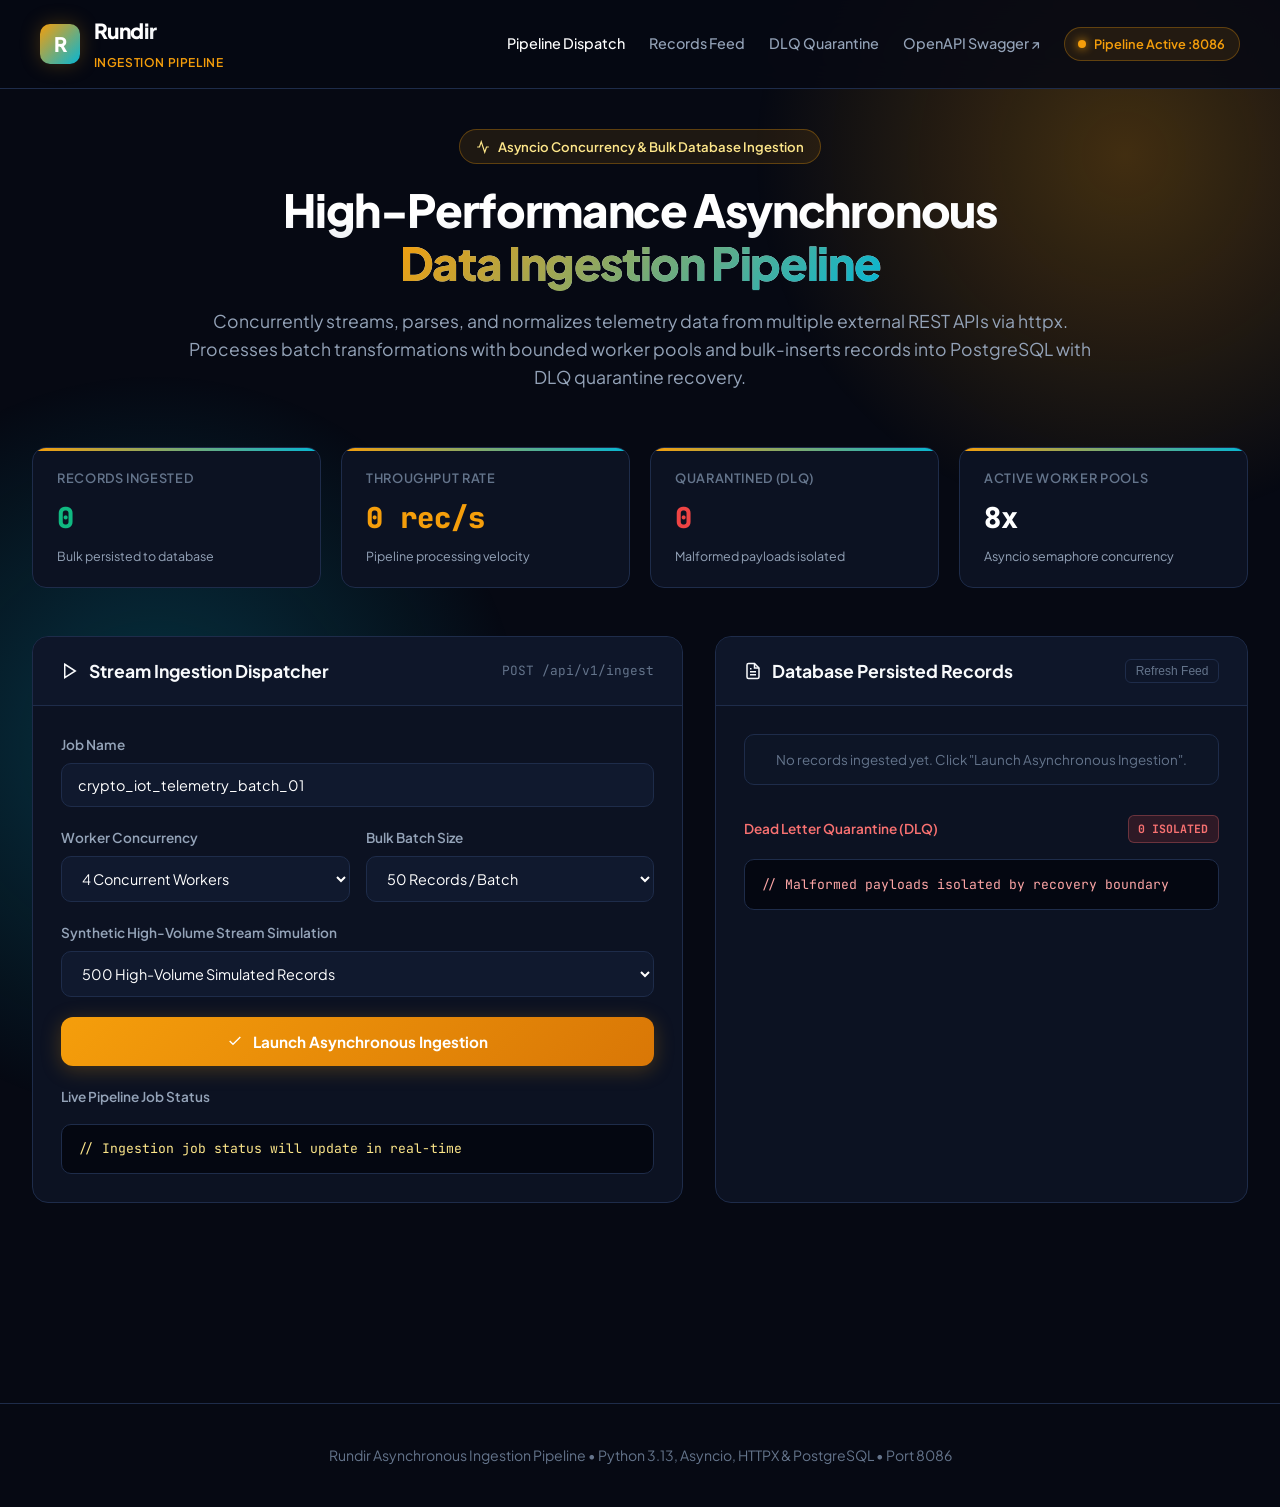
==== web/index.html @ 80e683aa "initial app setup and creation" ====
<!DOCTYPE html>
<html lang="en">
<head>
  <meta charset="UTF-8">
  <meta name="viewport" content="width=device-width, initial-scale=1.0">
  <title>Rundir | Async Data Ingestion & Transformation Pipeline</title>
  <meta name="description" content="High-throughput asynchronous data ingestion pipeline in Python with asyncio, httpx, and PostgreSQL bulk-inserts, with DLQ exception recovery boundaries.">
  <link rel="preconnect" href="https://fonts.googleapis.com">
  <link rel="preconnect" href="https://fonts.gstatic.com" crossorigin>
  <link href="https://fonts.googleapis.com/css2?family=Plus+Jakarta+Sans:wght@300;400;500;600;700;800&family=JetBrains+Mono:wght@400;500;600&display=swap" rel="stylesheet">
  <style>
    :root {
      --bg-dark: #060913;
      --bg-card: #0c1222;
      --bg-surface: #10192e;
      --border-subtle: #1e2c4a;
      --border-accent: #2e4370;
      --primary: #f59e0b;
      --primary-glow: rgba(245, 158, 11, 0.25);
      --secondary: #06b6d4;
      --secondary-glow: rgba(6, 182, 212, 0.25);
      --accent: #10b981;
      --danger: #ef4444;
      --text-main: #f8fafc;
      --text-muted: #94a3b8;
      --text-dim: #64748b;
      --font-sans: 'Plus Jakarta Sans', system-ui, -apple-system, sans-serif;
      --font-mono: 'JetBrains Mono', monospace;
    }

    * { box-sizing: border-box; margin: 0; padding: 0; }

    body {
      background-color: var(--bg-dark);
      color: var(--text-main);
      font-family: var(--font-sans);
      line-height: 1.6;
      min-height: 100vh;
      overflow-x: hidden;
    }

    .ambient-glow {
      position: fixed;
      top: -220px;
      right: -220px;
      width: 750px;
      height: 750px;
      background: radial-gradient(circle, var(--primary-glow) 0%, transparent 70%);
      pointer-events: none;
      z-index: 0;
    }

    .ambient-glow-2 {
      position: fixed;
      bottom: -220px;
      left: -220px;
      width: 750px;
      height: 750px;
      background: radial-gradient(circle, var(--secondary-glow) 0%, transparent 70%);
      pointer-events: none;
      z-index: 0;
    }

    header.navbar {
      position: sticky;
      top: 0;
      z-index: 50;
      background: rgba(6, 9, 19, 0.85);
      backdrop-filter: blur(16px);
      border-bottom: 1px solid var(--border-subtle);
      padding: 0.9rem 2.5rem;
      display: flex;
      justify-content: space-between;
      align-items: center;
    }

    .brand {
      display: flex;
      align-items: center;
      gap: 0.85rem;
      text-decoration: none;
      color: inherit;
    }

    .brand-icon {
      width: 40px;
      height: 40px;
      background: linear-gradient(135deg, var(--primary), var(--secondary));
      border-radius: 10px;
      display: flex;
      align-items: center;
      justify-content: center;
      font-weight: 800;
      color: #fff;
      font-size: 1.25rem;
      box-shadow: 0 0 20px var(--primary-glow);
    }

    .brand-text h1 {
      font-size: 1.3rem;
      font-weight: 800;
      letter-spacing: -0.02em;
      background: linear-gradient(135deg, #ffffff 40%, #94a3b8 100%);
      -webkit-background-clip: text;
      -webkit-text-fill-color: transparent;
    }

    .brand-text span {
      font-size: 0.75rem;
      color: var(--primary);
      font-weight: 600;
      letter-spacing: 0.05em;
      text-transform: uppercase;
    }

    .nav-links {
      display: flex;
      gap: 1.5rem;
      align-items: center;
    }

    .nav-link {
      color: var(--text-muted);
      text-decoration: none;
      font-size: 0.9rem;
      font-weight: 500;
      transition: color 0.2s;
    }

    .nav-link:hover, .nav-link.active { color: #fff; }

    .system-badge {
      display: flex;
      align-items: center;
      gap: 0.5rem;
      background: rgba(245, 158, 11, 0.1);
      border: 1px solid rgba(245, 158, 11, 0.3);
      padding: 0.35rem 0.85rem;
      border-radius: 9999px;
      font-size: 0.8rem;
      font-weight: 600;
      color: var(--primary);
    }

    .pulse-dot {
      width: 8px;
      height: 8px;
      background: var(--primary);
      border-radius: 50%;
      box-shadow: 0 0 10px var(--primary);
      animation: pulse 2s infinite;
    }

    @keyframes pulse {
      0%, 100% { opacity: 1; transform: scale(1); }
      50% { opacity: 0.4; transform: scale(0.85); }
    }

    main.container {
      max-width: 1380px;
      margin: 0 auto;
      padding: 2.5rem 2rem 5rem;
      position: relative;
      z-index: 10;
    }

    .hero {
      text-align: center;
      max-width: 920px;
      margin: 0 auto 3.5rem;
    }

    .hero-tag {
      display: inline-flex;
      align-items: center;
      gap: 0.5rem;
      background: rgba(245, 158, 11, 0.1);
      border: 1px solid rgba(245, 158, 11, 0.3);
      padding: 0.4rem 1rem;
      border-radius: 9999px;
      font-size: 0.82rem;
      font-weight: 600;
      color: #fde68a;
      margin-bottom: 1.25rem;
    }

    .hero-title {
      font-size: 2.85rem;
      font-weight: 800;
      line-height: 1.15;
      letter-spacing: -0.03em;
      margin-bottom: 1.1rem;
      background: linear-gradient(180deg, #ffffff 30%, #cbd5e1 100%);
      -webkit-background-clip: text;
      -webkit-text-fill-color: transparent;
    }

    .hero-title span {
      background: linear-gradient(135deg, var(--primary) 0%, var(--secondary) 100%);
      -webkit-background-clip: text;
      -webkit-text-fill-color: transparent;
    }

    .hero-desc {
      font-size: 1.1rem;
      color: var(--text-muted);
      line-height: 1.6;
    }

    /* Telemetry KPI Metrics */
    .metrics-bar {
      display: grid;
      grid-template-columns: repeat(4, 1fr);
      gap: 1.25rem;
      margin-bottom: 3rem;
    }

    .metric-card {
      background: var(--bg-card);
      border: 1px solid var(--border-subtle);
      border-radius: 14px;
      padding: 1.25rem 1.5rem;
      position: relative;
      overflow: hidden;
      transition: transform 0.2s, border-color 0.2s;
    }

    .metric-card:hover {
      transform: translateY(-2px);
      border-color: var(--border-accent);
    }

    .metric-card::before {
      content: '';
      position: absolute;
      top: 0;
      left: 0;
      width: 100%;
      height: 3px;
      background: linear-gradient(90deg, var(--primary), var(--secondary));
    }

    .metric-label {
      font-size: 0.8rem;
      color: var(--text-dim);
      font-weight: 600;
      text-transform: uppercase;
      letter-spacing: 0.05em;
      margin-bottom: 0.4rem;
    }

    .metric-value {
      font-size: 1.8rem;
      font-weight: 800;
      font-family: var(--font-mono);
      color: #fff;
    }

    .metric-sub {
      font-size: 0.78rem;
      color: var(--text-muted);
      margin-top: 0.35rem;
    }

    /* 2-Column Split Panel */
    .grid-2 {
      display: grid;
      grid-template-columns: 1.1fr 0.9fr;
      gap: 2rem;
      margin-bottom: 3.5rem;
    }

    .panel {
      background: var(--bg-card);
      border: 1px solid var(--border-subtle);
      border-radius: 16px;
      overflow: hidden;
      display: flex;
      flex-direction: column;
    }

    .panel-header {
      padding: 1.25rem 1.75rem;
      border-bottom: 1px solid var(--border-subtle);
      background: rgba(16, 25, 46, 0.6);
      display: flex;
      justify-content: space-between;
      align-items: center;
    }

    .panel-title {
      font-size: 1.1rem;
      font-weight: 700;
      display: flex;
      align-items: center;
      gap: 0.6rem;
    }

    .panel-body {
      padding: 1.75rem;
      flex: 1;
    }

    .form-group {
      margin-bottom: 1.25rem;
    }

    .form-label {
      display: block;
      font-size: 0.85rem;
      font-weight: 600;
      color: var(--text-muted);
      margin-bottom: 0.45rem;
    }

    .form-input, .form-select {
      width: 100%;
      background: var(--bg-surface);
      border: 1px solid var(--border-subtle);
      border-radius: 10px;
      padding: 0.75rem 1rem;
      color: #fff;
      font-family: var(--font-sans);
      font-size: 0.9rem;
      transition: border-color 0.2s, box-shadow 0.2s;
    }

    .form-input:focus, .form-select:focus {
      outline: none;
      border-color: var(--primary);
      box-shadow: 0 0 0 3px var(--primary-glow);
    }

    .form-grid-2 {
      display: grid;
      grid-template-columns: 1fr 1fr;
      gap: 1rem;
    }

    .btn-submit {
      width: 100%;
      background: linear-gradient(135deg, var(--primary) 0%, #d97706 100%);
      border: none;
      border-radius: 12px;
      padding: 0.95rem;
      color: #fff;
      font-weight: 700;
      font-size: 0.95rem;
      font-family: var(--font-sans);
      cursor: pointer;
      display: flex;
      align-items: center;
      justify-content: center;
      gap: 0.6rem;
      box-shadow: 0 4px 20px var(--primary-glow);
      transition: all 0.2s;
      margin-top: 1rem;
    }

    .btn-submit:hover { transform: translateY(-2px); }
    .btn-submit:active { transform: translateY(0); }

    .code-preview {
      background: #040711;
      border: 1px solid var(--border-subtle);
      border-radius: 10px;
      padding: 0.85rem 1rem;
      font-family: var(--font-mono);
      font-size: 0.82rem;
      color: #fde68a;
      overflow-x: auto;
      max-height: 230px;
      margin-top: 1rem;
    }

    /* Live Feed */
    .live-feed {
      list-style: none;
      max-height: 260px;
      overflow-y: auto;
    }

    .feed-item {
      padding: 0.85rem 1rem;
      border-radius: 10px;
      background: rgba(16, 25, 46, 0.4);
      border: 1px solid var(--border-subtle);
      margin-bottom: 0.65rem;
      font-size: 0.84rem;
      display: flex;
      justify-content: space-between;
      align-items: center;
    }

    .pill-ok {
      font-size: 0.72rem;
      padding: 0.25rem 0.6rem;
      background: rgba(16, 185, 129, 0.15);
      color: #34d399;
      border: 1px solid rgba(52, 211, 153, 0.3);
      border-radius: 6px;
      font-family: var(--font-mono);
      font-weight: 700;
    }

    .pill-dlq {
      font-size: 0.72rem;
      padding: 0.25rem 0.6rem;
      background: rgba(239, 68, 68, 0.15);
      color: #f87171;
      border: 1px solid rgba(248, 113, 113, 0.3);
      border-radius: 6px;
      font-family: var(--font-mono);
      font-weight: 700;
    }

    footer {
      border-top: 1px solid var(--border-subtle);
      padding: 2.5rem;
      text-align: center;
      color: var(--text-dim);
      font-size: 0.88rem;
      margin-top: 4rem;
    }

    .toast {
      position: fixed;
      bottom: 24px;
      right: 24px;
      background: var(--bg-card);
      border: 1px solid var(--primary);
      padding: 1rem 1.4rem;
      border-radius: 12px;
      box-shadow: 0 10px 30px rgba(0, 0, 0, 0.5);
      font-size: 0.9rem;
      display: flex;
      align-items: center;
      gap: 0.75rem;
      z-index: 999;
      transform: translateY(100px);
      opacity: 0;
      transition: all 0.3s cubic-bezier(0.16, 1, 0.3, 1);
    }

    .toast.show { transform: translateY(0); opacity: 1; }
  </style>
</head>
<body>
  <div class="ambient-glow"></div>
  <div class="ambient-glow-2"></div>

  <header class="navbar">
    <a href="/" class="brand">
      <div class="brand-icon">R</div>
      <div class="brand-text">
        <h1>Rundir</h1>
        <span>Ingestion Pipeline</span>
      </div>
    </a>
    <nav class="nav-links">
      <a href="#dispatch" class="nav-link active">Pipeline Dispatch</a>
      <a href="#records" class="nav-link">Records Feed</a>
      <a href="#dlq" class="nav-link">DLQ Quarantine</a>
      <a href="/docs" target="_blank" class="nav-link">OpenAPI Swagger ↗</a>
      <div class="system-badge">
        <span class="pulse-dot"></span>
        <span id="system-status-text">Pipeline Active :8086</span>
      </div>
    </nav>
  </header>

  <main class="container">
    <section class="hero">
      <div class="hero-tag">
        <svg width="14" height="14" viewBox="0 0 24 24" fill="none" stroke="currentColor" stroke-width="2"><polyline points="22 12 18 12 15 21 9 3 6 12 2 12"></polyline></svg>
        Asyncio Concurrency & Bulk Database Ingestion
      </div>
      <h2 class="hero-title">High-Performance Asynchronous<br><span>Data Ingestion Pipeline</span></h2>
      <p class="hero-desc">
        Concurrently streams, parses, and normalizes telemetry data from multiple external REST APIs via httpx. Processes batch transformations with bounded worker pools and bulk-inserts records into PostgreSQL with DLQ quarantine recovery.
      </p>
    </section>

    <!-- Top Telemetry Cards -->
    <section class="metrics-bar">
      <div class="metric-card">
        <div class="metric-label">Records Ingested</div>
        <div class="metric-value" id="stat-inserted" style="color: var(--accent);">0</div>
        <div class="metric-sub">Bulk persisted to database</div>
      </div>
      <div class="metric-card">
        <div class="metric-label">Throughput Rate</div>
        <div class="metric-value" id="stat-rate" style="color: var(--primary);">0 rec/s</div>
        <div class="metric-sub">Pipeline processing velocity</div>
      </div>
      <div class="metric-card">
        <div class="metric-label">Quarantined (DLQ)</div>
        <div class="metric-value" id="stat-quarantined" style="color: var(--danger);">0</div>
        <div class="metric-sub">Malformed payloads isolated</div>
      </div>
      <div class="metric-card">
        <div class="metric-label">Active Worker Pools</div>
        <div class="metric-value" id="stat-workers">8x</div>
        <div class="metric-sub">Asyncio semaphore concurrency</div>
      </div>
    </section>

    <div class="grid-2" id="dispatch">
      <!-- Left Panel: Job Dispatcher -->
      <section class="panel">
        <div class="panel-header">
          <div class="panel-title">
            <svg width="18" height="18" viewBox="0 0 24 24" fill="none" stroke="currentColor" stroke-width="2"><polygon points="5 3 19 12 5 21 5 3"></polygon></svg>
            Stream Ingestion Dispatcher
          </div>
          <span style="font-size: 0.8rem; color: var(--text-dim); font-family: var(--font-mono);">POST /api/v1/ingest</span>
        </div>
        <div class="panel-body">
          <form id="ingest-form" onsubmit="dispatchIngestion(event)">
            <div class="form-group">
              <label class="form-label">Job Name</label>
              <input type="text" id="job-name" class="form-input" value="crypto_iot_telemetry_batch_01" required>
            </div>

            <div class="form-grid-2">
              <div class="form-group">
                <label class="form-label">Worker Concurrency</label>
                <select id="job-concurrency" class="form-select">
                  <option value="4" selected>4 Concurrent Workers</option>
                  <option value="8">8 Concurrent Workers</option>
                  <option value="16">16 Concurrent Workers</option>
                </select>
              </div>
              <div class="form-group">
                <label class="form-label">Bulk Batch Size</label>
                <select id="job-batch" class="form-select">
                  <option value="25">25 Records / Batch</option>
                  <option value="50" selected>50 Records / Batch</option>
                  <option value="100">100 Records / Batch</option>
                </select>
              </div>
            </div>

            <div class="form-group">
              <label class="form-label">Synthetic High-Volume Stream Simulation</label>
              <select id="job-synthetic" class="form-select">
                <option value="500" selected>500 High-Volume Simulated Records</option>
                <option value="1000">1,000 High-Volume Simulated Records</option>
                <option value="2500">2,500 High-Volume Simulated Records</option>
              </select>
            </div>

            <button type="submit" class="btn-submit">
              <svg width="16" height="16" viewBox="0 0 24 24" fill="none" stroke="currentColor" stroke-width="2"><polyline points="20 6 9 17 4 12"></polyline></svg>
              Launch Asynchronous Ingestion
            </button>
          </form>

          <label class="form-label" style="margin-top: 1.25rem;">Live Pipeline Job Status</label>
          <pre class="code-preview" id="job-preview">// Ingestion job status will update in real-time</pre>
        </div>
      </section>

      <!-- Right Panel: Live Database Feed & DLQ Quarantine -->
      <section class="panel" id="records">
        <div class="panel-header">
          <div class="panel-title">
            <svg width="18" height="18" viewBox="0 0 24 24" fill="none" stroke="currentColor" stroke-width="2"><path d="M14 2H6a2 2 0 0 0-2 2v16a2 2 0 0 0 2 2h12a2 2 0 0 0 2-2V8z"></path><polyline points="14 2 14 8 20 8"></polyline><line x1="16" y1="13" x2="8" y2="13"></line><line x1="16" y1="17" x2="8" y2="17"></line><polyline points="10 9 9 9 8 9"></polyline></svg>
            Database Persisted Records
          </div>
          <button onclick="fetchRecords(); fetchStats();" style="background: none; border: 1px solid var(--border-subtle); color: var(--text-dim); padding: 0.25rem 0.6rem; border-radius: 6px; font-size: 0.75rem; cursor: pointer;">Refresh Feed</button>
        </div>
        <div class="panel-body">
          <ul class="live-feed" id="records-feed">
            <li class="feed-item" style="color: var(--text-dim); justify-content: center;">No records ingested yet. Click "Launch Asynchronous Ingestion".</li>
          </ul>

          <div style="margin-top: 1.25rem;" id="dlq">
            <div style="display: flex; justify-content: space-between; align-items: center; margin-bottom: 0.5rem;">
              <label class="form-label" style="margin: 0; color: #f87171;">Dead Letter Quarantine (DLQ)</label>
              <span class="pill-dlq" id="dlq-badge">0 ISOLATED</span>
            </div>
            <pre class="code-preview" id="dlq-preview" style="color: #fca5a5; max-height: 180px;">// Malformed payloads isolated by recovery boundary</pre>
          </div>
        </div>
      </section>
    </div>
  </main>

  <footer>
    Rundir Asynchronous Ingestion Pipeline &bull; Python 3.13, Asyncio, HTTPX & PostgreSQL &bull; Port 8086
  </footer>

  <div class="toast" id="toast">
    <span id="toast-message">Ingestion job launched</span>
  </div>

  <script>
    async function dispatchIngestion(e) {
      e.preventDefault();
      const count = parseInt(document.getElementById('job-synthetic').value);
      const payload = {
        job_name: document.getElementById('job-name').value,
        sources: [
          { source_id: "stream_binance_alpha", url: "https://api.binance.com/api/v3/ticker/price" },
          { source_id: "stream_iot_sensors", url: "https://api.sensors.internal/feed" }
        ],
        concurrency_limit: parseInt(document.getElementById('job-concurrency').value),
        batch_size: parseInt(document.getElementById('job-batch').value),
        simulate_mock_stream: true,
        mock_record_count: count
      };

      try {
        const res = await fetch('/api/v1/ingest', {
          method: 'POST',
          headers: { 'Content-Type': 'application/json' },
          body: JSON.stringify(payload)
        });
        const data = await res.json();
        document.getElementById('job-preview').textContent = JSON.stringify(data, null, 2);
        showToast(`Job ${data.job_id} dispatched! Ingesting ${count} records...`);

        // Poll for updates
        let pollCount = 0;
        const interval = setInterval(async () => {
          await fetchStats();
          await fetchRecords();
          pollCount++;
          if (pollCount > 10) clearInterval(interval);
        }, 800);
      } catch (err) {
        showToast(`Error: ${err.message}`);
      }
    }

    async function fetchStats() {
      try {
        const res = await fetch('/api/v1/stats');
        if (!res.ok) return;
        const stats = await res.json();
        document.getElementById('stat-inserted').textContent = stats.total_records_inserted.toLocaleString();
        document.getElementById('stat-rate').textContent = `${stats.ingestion_rate_rec_sec} rec/s`;
        document.getElementById('stat-quarantined').textContent = stats.total_records_quarantined;
      } catch (err) {
        console.error(err);
      }
    }

    async function fetchRecords() {
      try {
        const res = await fetch('/api/v1/records?limit=10');
        if (!res.ok) return;
        const records = await res.json();
        const list = document.getElementById('records-feed');
        if (!records.length) return;

        list.innerHTML = records.map(r => `
          <li class="feed-item">
            <div>
              <div style="font-weight: 700; color: #fff;">${r.entity_id}</div>
              <div style="font-family: var(--font-mono); font-size: 0.75rem; color: var(--text-dim);">${r.source_id} &bull; ${r.category} &bull; val: ${r.numeric_value}</div>
            </div>
            <span class="pill-ok">NORMALIZED</span>
          </li>
        `).join('');

        // Fetch DLQ
        const dlqRes = await fetch('/api/v1/quarantine?limit=5');
        if (dlqRes.ok) {
          const dlq = await dlqRes.json();
          document.getElementById('dlq-badge').textContent = `${dlq.length} ISOLATED`;
          document.getElementById('dlq-preview').textContent = JSON.stringify(dlq, null, 2);
        }
      } catch (err) {
        console.error(err);
      }
    }

    function showToast(msg) {
      const t = document.getElementById('toast');
      document.getElementById('toast-message').textContent = msg;
      t.classList.add('show');
      setTimeout(() => t.classList.remove('show'), 3500);
    }

    fetchStats();
    fetchRecords();
    setInterval(fetchStats, 4000);
  </script>
</body>
</html>
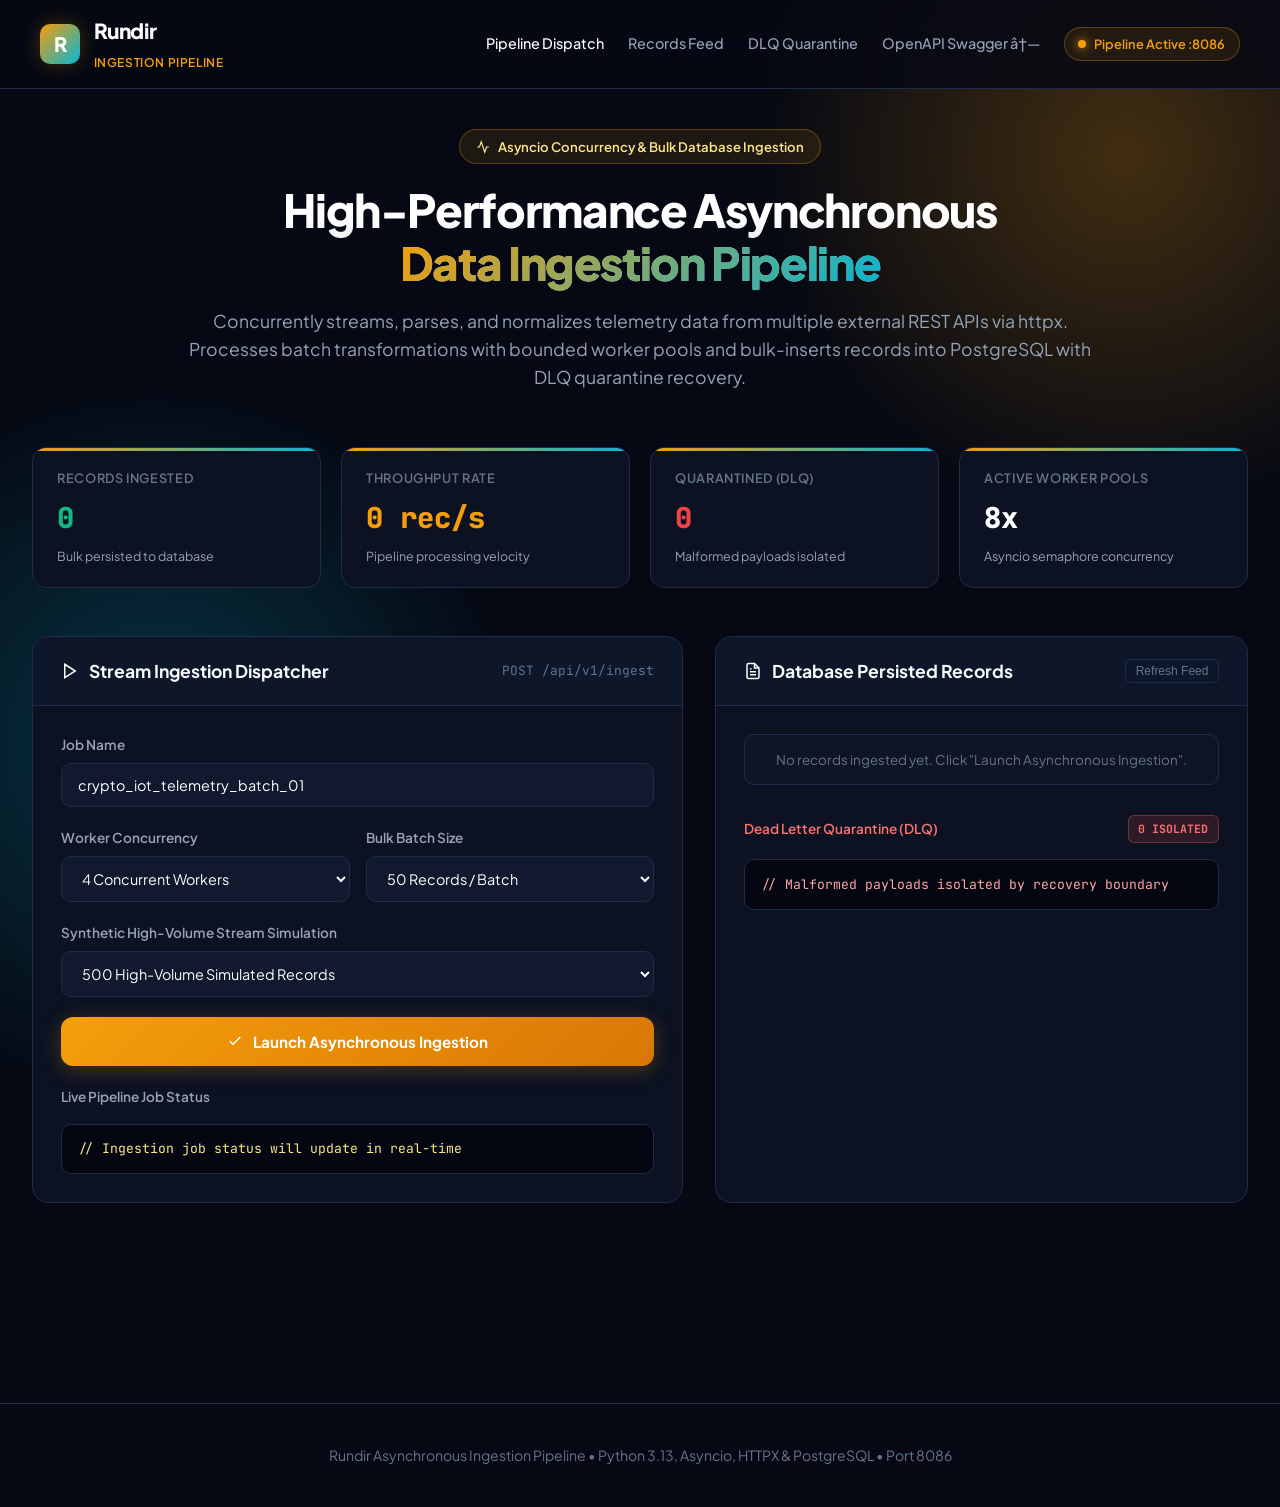
==== commit 24aef794: "fix latest static issue" ====
--- a/web/index.html
+++ b/web/index.html
@@ -8,6 +8,7 @@
   <link rel="preconnect" href="https://fonts.googleapis.com">
   <link rel="preconnect" href="https://fonts.gstatic.com" crossorigin>
   <link href="https://fonts.googleapis.com/css2?family=Plus+Jakarta+Sans:wght@300;400;500;600;700;800&family=JetBrains+Mono:wght@400;500;600&display=swap" rel="stylesheet">
+  <link rel="stylesheet" href="style.css">
   <style>
     :root {
       --bg-dark: #060913;
@@ -461,7 +462,7 @@
       <a href="#dispatch" class="nav-link active">Pipeline Dispatch</a>
       <a href="#records" class="nav-link">Records Feed</a>
       <a href="#dlq" class="nav-link">DLQ Quarantine</a>
-      <a href="/docs" target="_blank" class="nav-link">OpenAPI Swagger ↗</a>
+      <a href="/docs" target="_blank" class="nav-link">OpenAPI Swagger â†—</a>
       <div class="system-badge">
         <span class="pulse-dot"></span>
         <span id="system-status-text">Pipeline Active :8086</span>
@@ -596,6 +597,8 @@
   </div>
 
   <script>
+    const API_BASE = window.location.protocol === 'file:' ? 'http://localhost:8086' : '';
+
     async function dispatchIngestion(e) {
       e.preventDefault();
       const count = parseInt(document.getElementById('job-synthetic').value);
@@ -612,7 +615,7 @@
       };
 
       try {
-        const res = await fetch('/api/v1/ingest', {
+        const res = await fetch(`${API_BASE}/api/v1/ingest`, {
           method: 'POST',
           headers: { 'Content-Type': 'application/json' },
           body: JSON.stringify(payload)
@@ -636,7 +639,7 @@
 
     async function fetchStats() {
       try {
-        const res = await fetch('/api/v1/stats');
+        const res = await fetch(`${API_BASE}/api/v1/stats`);
         if (!res.ok) return;
         const stats = await res.json();
         document.getElementById('stat-inserted').textContent = stats.total_records_inserted.toLocaleString();
@@ -649,7 +652,7 @@
 
     async function fetchRecords() {
       try {
-        const res = await fetch('/api/v1/records?limit=10');
+        const res = await fetch(`${API_BASE}/api/v1/records?limit=10`);
         if (!res.ok) return;
         const records = await res.json();
         const list = document.getElementById('records-feed');
@@ -666,7 +669,7 @@
         `).join('');
 
         // Fetch DLQ
-        const dlqRes = await fetch('/api/v1/quarantine?limit=5');
+        const dlqRes = await fetch(`${API_BASE}/api/v1/quarantine?limit=5`);
         if (dlqRes.ok) {
           const dlq = await dlqRes.json();
           document.getElementById('dlq-badge').textContent = `${dlq.length} ISOLATED`;
@@ -690,3 +693,4 @@
   </script>
 </body>
 </html>
+
--- a/web/style.css
+++ b/web/style.css
@@ -0,0 +1,434 @@
+﻿:root {
+      --bg-dark: #060913;
+      --bg-card: #0c1222;
+      --bg-surface: #10192e;
+      --border-subtle: #1e2c4a;
+      --border-accent: #2e4370;
+      --primary: #f59e0b;
+      --primary-glow: rgba(245, 158, 11, 0.25);
+      --secondary: #06b6d4;
+      --secondary-glow: rgba(6, 182, 212, 0.25);
+      --accent: #10b981;
+      --danger: #ef4444;
+      --text-main: #f8fafc;
+      --text-muted: #94a3b8;
+      --text-dim: #64748b;
+      --font-sans: 'Plus Jakarta Sans', system-ui, -apple-system, sans-serif;
+      --font-mono: 'JetBrains Mono', monospace;
+    }
+
+    * { box-sizing: border-box; margin: 0; padding: 0; }
+
+    body {
+      background-color: var(--bg-dark);
+      color: var(--text-main);
+      font-family: var(--font-sans);
+      line-height: 1.6;
+      min-height: 100vh;
+      overflow-x: hidden;
+    }
+
+    .ambient-glow {
+      position: fixed;
+      top: -220px;
+      right: -220px;
+      width: 750px;
+      height: 750px;
+      background: radial-gradient(circle, var(--primary-glow) 0%, transparent 70%);
+      pointer-events: none;
+      z-index: 0;
+    }
+
+    .ambient-glow-2 {
+      position: fixed;
+      bottom: -220px;
+      left: -220px;
+      width: 750px;
+      height: 750px;
+      background: radial-gradient(circle, var(--secondary-glow) 0%, transparent 70%);
+      pointer-events: none;
+      z-index: 0;
+    }
+
+    header.navbar {
+      position: sticky;
+      top: 0;
+      z-index: 50;
+      background: rgba(6, 9, 19, 0.85);
+      backdrop-filter: blur(16px);
+      border-bottom: 1px solid var(--border-subtle);
+      padding: 0.9rem 2.5rem;
+      display: flex;
+      justify-content: space-between;
+      align-items: center;
+    }
+
+    .brand {
+      display: flex;
+      align-items: center;
+      gap: 0.85rem;
+      text-decoration: none;
+      color: inherit;
+    }
+
+    .brand-icon {
+      width: 40px;
+      height: 40px;
+      background: linear-gradient(135deg, var(--primary), var(--secondary));
+      border-radius: 10px;
+      display: flex;
+      align-items: center;
+      justify-content: center;
+      font-weight: 800;
+      color: #fff;
+      font-size: 1.25rem;
+      box-shadow: 0 0 20px var(--primary-glow);
+    }
+
+    .brand-text h1 {
+      font-size: 1.3rem;
+      font-weight: 800;
+      letter-spacing: -0.02em;
+      background: linear-gradient(135deg, #ffffff 40%, #94a3b8 100%);
+      -webkit-background-clip: text;
+      -webkit-text-fill-color: transparent;
+    }
+
+    .brand-text span {
+      font-size: 0.75rem;
+      color: var(--primary);
+      font-weight: 600;
+      letter-spacing: 0.05em;
+      text-transform: uppercase;
+    }
+
+    .nav-links {
+      display: flex;
+      gap: 1.5rem;
+      align-items: center;
+    }
+
+    .nav-link {
+      color: var(--text-muted);
+      text-decoration: none;
+      font-size: 0.9rem;
+      font-weight: 500;
+      transition: color 0.2s;
+    }
+
+    .nav-link:hover, .nav-link.active { color: #fff; }
+
+    .system-badge {
+      display: flex;
+      align-items: center;
+      gap: 0.5rem;
+      background: rgba(245, 158, 11, 0.1);
+      border: 1px solid rgba(245, 158, 11, 0.3);
+      padding: 0.35rem 0.85rem;
+      border-radius: 9999px;
+      font-size: 0.8rem;
+      font-weight: 600;
+      color: var(--primary);
+    }
+
+    .pulse-dot {
+      width: 8px;
+      height: 8px;
+      background: var(--primary);
+      border-radius: 50%;
+      box-shadow: 0 0 10px var(--primary);
+      animation: pulse 2s infinite;
+    }
+
+    @keyframes pulse {
+      0%, 100% { opacity: 1; transform: scale(1); }
+      50% { opacity: 0.4; transform: scale(0.85); }
+    }
+
+    main.container {
+      max-width: 1380px;
+      margin: 0 auto;
+      padding: 2.5rem 2rem 5rem;
+      position: relative;
+      z-index: 10;
+    }
+
+    .hero {
+      text-align: center;
+      max-width: 920px;
+      margin: 0 auto 3.5rem;
+    }
+
+    .hero-tag {
+      display: inline-flex;
+      align-items: center;
+      gap: 0.5rem;
+      background: rgba(245, 158, 11, 0.1);
+      border: 1px solid rgba(245, 158, 11, 0.3);
+      padding: 0.4rem 1rem;
+      border-radius: 9999px;
+      font-size: 0.82rem;
+      font-weight: 600;
+      color: #fde68a;
+      margin-bottom: 1.25rem;
+    }
+
+    .hero-title {
+      font-size: 2.85rem;
+      font-weight: 800;
+      line-height: 1.15;
+      letter-spacing: -0.03em;
+      margin-bottom: 1.1rem;
+      background: linear-gradient(180deg, #ffffff 30%, #cbd5e1 100%);
+      -webkit-background-clip: text;
+      -webkit-text-fill-color: transparent;
+    }
+
+    .hero-title span {
+      background: linear-gradient(135deg, var(--primary) 0%, var(--secondary) 100%);
+      -webkit-background-clip: text;
+      -webkit-text-fill-color: transparent;
+    }
+
+    .hero-desc {
+      font-size: 1.1rem;
+      color: var(--text-muted);
+      line-height: 1.6;
+    }
+
+    /* Telemetry KPI Metrics */
+    .metrics-bar {
+      display: grid;
+      grid-template-columns: repeat(4, 1fr);
+      gap: 1.25rem;
+      margin-bottom: 3rem;
+    }
+
+    .metric-card {
+      background: var(--bg-card);
+      border: 1px solid var(--border-subtle);
+      border-radius: 14px;
+      padding: 1.25rem 1.5rem;
+      position: relative;
+      overflow: hidden;
+      transition: transform 0.2s, border-color 0.2s;
+    }
+
+    .metric-card:hover {
+      transform: translateY(-2px);
+      border-color: var(--border-accent);
+    }
+
+    .metric-card::before {
+      content: '';
+      position: absolute;
+      top: 0;
+      left: 0;
+      width: 100%;
+      height: 3px;
+      background: linear-gradient(90deg, var(--primary), var(--secondary));
+    }
+
+    .metric-label {
+      font-size: 0.8rem;
+      color: var(--text-dim);
+      font-weight: 600;
+      text-transform: uppercase;
+      letter-spacing: 0.05em;
+      margin-bottom: 0.4rem;
+    }
+
+    .metric-value {
+      font-size: 1.8rem;
+      font-weight: 800;
+      font-family: var(--font-mono);
+      color: #fff;
+    }
+
+    .metric-sub {
+      font-size: 0.78rem;
+      color: var(--text-muted);
+      margin-top: 0.35rem;
+    }
+
+    /* 2-Column Split Panel */
+    .grid-2 {
+      display: grid;
+      grid-template-columns: 1.1fr 0.9fr;
+      gap: 2rem;
+      margin-bottom: 3.5rem;
+    }
+
+    .panel {
+      background: var(--bg-card);
+      border: 1px solid var(--border-subtle);
+      border-radius: 16px;
+      overflow: hidden;
+      display: flex;
+      flex-direction: column;
+    }
+
+    .panel-header {
+      padding: 1.25rem 1.75rem;
+      border-bottom: 1px solid var(--border-subtle);
+      background: rgba(16, 25, 46, 0.6);
+      display: flex;
+      justify-content: space-between;
+      align-items: center;
+    }
+
+    .panel-title {
+      font-size: 1.1rem;
+      font-weight: 700;
+      display: flex;
+      align-items: center;
+      gap: 0.6rem;
+    }
+
+    .panel-body {
+      padding: 1.75rem;
+      flex: 1;
+    }
+
+    .form-group {
+      margin-bottom: 1.25rem;
+    }
+
+    .form-label {
+      display: block;
+      font-size: 0.85rem;
+      font-weight: 600;
+      color: var(--text-muted);
+      margin-bottom: 0.45rem;
+    }
+
+    .form-input, .form-select {
+      width: 100%;
+      background: var(--bg-surface);
+      border: 1px solid var(--border-subtle);
+      border-radius: 10px;
+      padding: 0.75rem 1rem;
+      color: #fff;
+      font-family: var(--font-sans);
+      font-size: 0.9rem;
+      transition: border-color 0.2s, box-shadow 0.2s;
+    }
+
+    .form-input:focus, .form-select:focus {
+      outline: none;
+      border-color: var(--primary);
+      box-shadow: 0 0 0 3px var(--primary-glow);
+    }
+
+    .form-grid-2 {
+      display: grid;
+      grid-template-columns: 1fr 1fr;
+      gap: 1rem;
+    }
+
+    .btn-submit {
+      width: 100%;
+      background: linear-gradient(135deg, var(--primary) 0%, #d97706 100%);
+      border: none;
+      border-radius: 12px;
+      padding: 0.95rem;
+      color: #fff;
+      font-weight: 700;
+      font-size: 0.95rem;
+      font-family: var(--font-sans);
+      cursor: pointer;
+      display: flex;
+      align-items: center;
+      justify-content: center;
+      gap: 0.6rem;
+      box-shadow: 0 4px 20px var(--primary-glow);
+      transition: all 0.2s;
+      margin-top: 1rem;
+    }
+
+    .btn-submit:hover { transform: translateY(-2px); }
+    .btn-submit:active { transform: translateY(0); }
+
+    .code-preview {
+      background: #040711;
+      border: 1px solid var(--border-subtle);
+      border-radius: 10px;
+      padding: 0.85rem 1rem;
+      font-family: var(--font-mono);
+      font-size: 0.82rem;
+      color: #fde68a;
+      overflow-x: auto;
+      max-height: 230px;
+      margin-top: 1rem;
+    }
+
+    /* Live Feed */
+    .live-feed {
+      list-style: none;
+      max-height: 260px;
+      overflow-y: auto;
+    }
+
+    .feed-item {
+      padding: 0.85rem 1rem;
+      border-radius: 10px;
+      background: rgba(16, 25, 46, 0.4);
+      border: 1px solid var(--border-subtle);
+      margin-bottom: 0.65rem;
+      font-size: 0.84rem;
+      display: flex;
+      justify-content: space-between;
+      align-items: center;
+    }
+
+    .pill-ok {
+      font-size: 0.72rem;
+      padding: 0.25rem 0.6rem;
+      background: rgba(16, 185, 129, 0.15);
+      color: #34d399;
+      border: 1px solid rgba(52, 211, 153, 0.3);
+      border-radius: 6px;
+      font-family: var(--font-mono);
+      font-weight: 700;
+    }
+
+    .pill-dlq {
+      font-size: 0.72rem;
+      padding: 0.25rem 0.6rem;
+      background: rgba(239, 68, 68, 0.15);
+      color: #f87171;
+      border: 1px solid rgba(248, 113, 113, 0.3);
+      border-radius: 6px;
+      font-family: var(--font-mono);
+      font-weight: 700;
+    }
+
+    footer {
+      border-top: 1px solid var(--border-subtle);
+      padding: 2.5rem;
+      text-align: center;
+      color: var(--text-dim);
+      font-size: 0.88rem;
+      margin-top: 4rem;
+    }
+
+    .toast {
+      position: fixed;
+      bottom: 24px;
+      right: 24px;
+      background: var(--bg-card);
+      border: 1px solid var(--primary);
+      padding: 1rem 1.4rem;
+      border-radius: 12px;
+      box-shadow: 0 10px 30px rgba(0, 0, 0, 0.5);
+      font-size: 0.9rem;
+      display: flex;
+      align-items: center;
+      gap: 0.75rem;
+      z-index: 999;
+      transform: translateY(100px);
+      opacity: 0;
+      transition: all 0.3s cubic-bezier(0.16, 1, 0.3, 1);
+    }
+
+    .toast.show { transform: translateY(0); opacity: 1; }
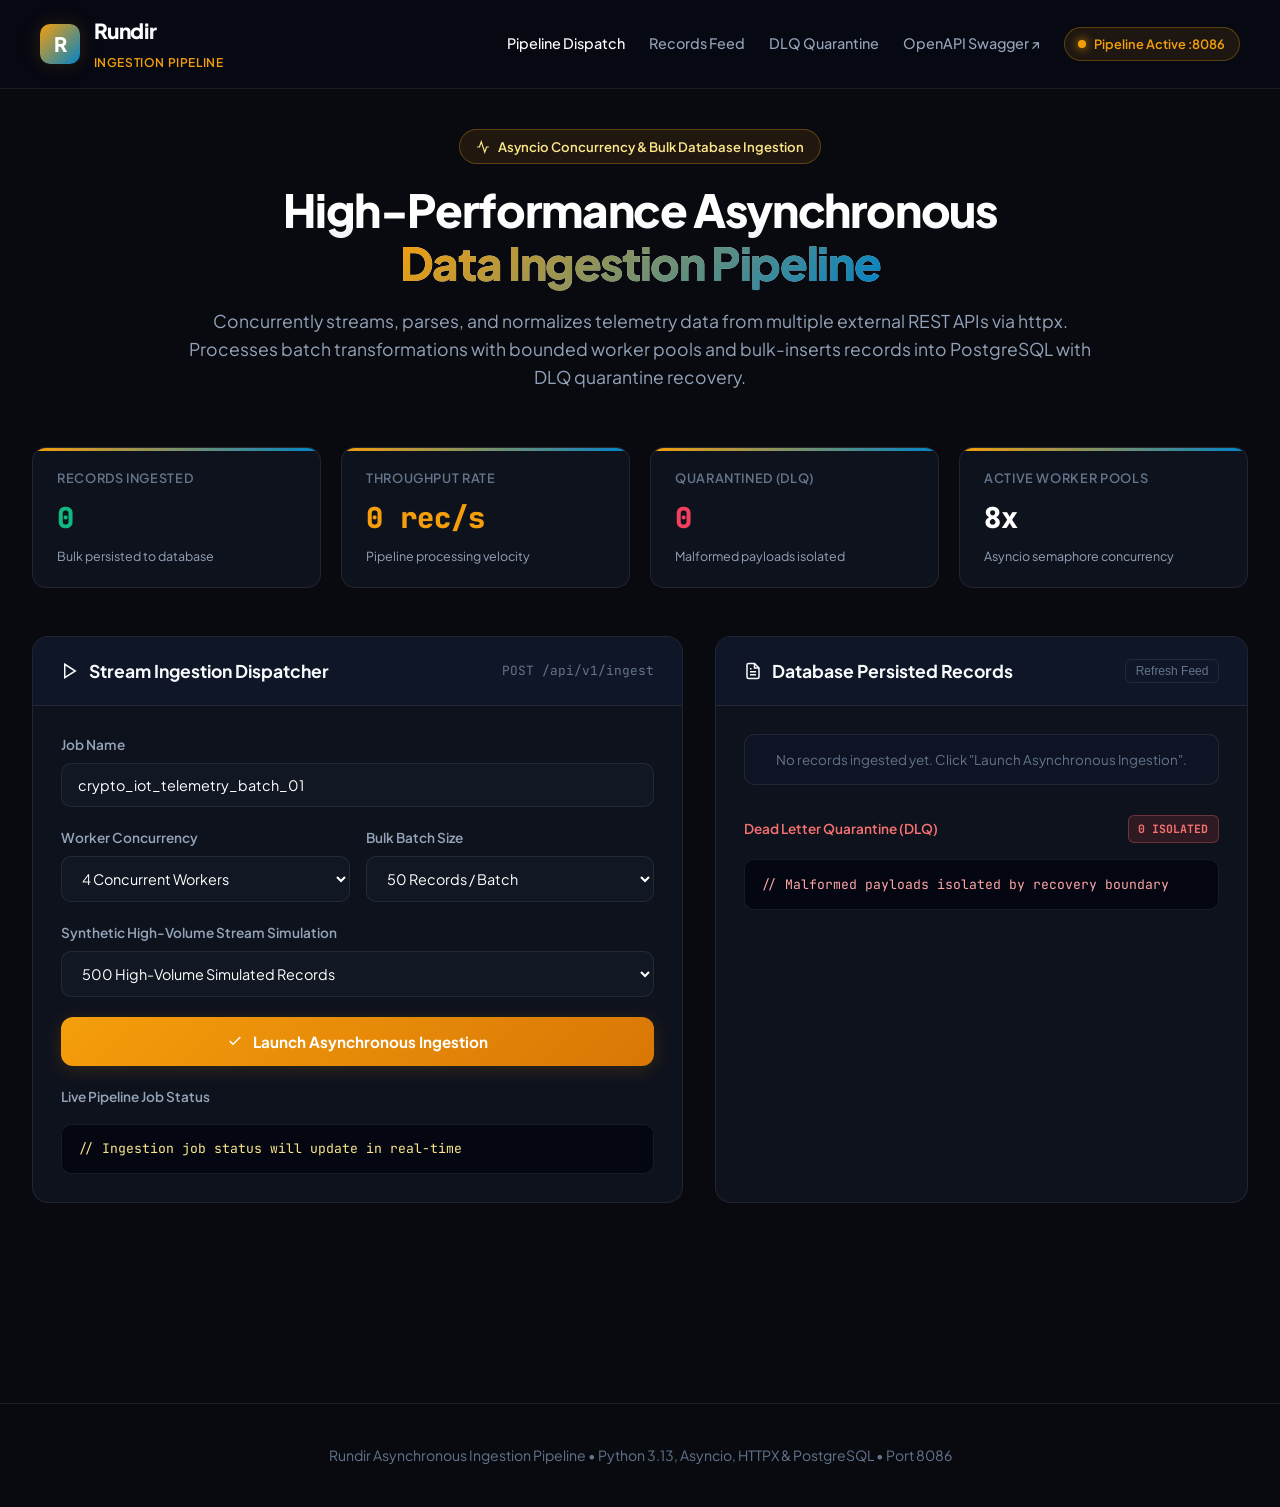
==== commit 88edd413: "feat: layered clean architecture and modern developer console UI" ====
--- a/web/index.html
+++ b/web/index.html
@@ -9,446 +9,9 @@
   <link rel="preconnect" href="https://fonts.gstatic.com" crossorigin>
   <link href="https://fonts.googleapis.com/css2?family=Plus+Jakarta+Sans:wght@300;400;500;600;700;800&family=JetBrains+Mono:wght@400;500;600&display=swap" rel="stylesheet">
   <link rel="stylesheet" href="style.css">
-  <style>
-    :root {
-      --bg-dark: #060913;
-      --bg-card: #0c1222;
-      --bg-surface: #10192e;
-      --border-subtle: #1e2c4a;
-      --border-accent: #2e4370;
-      --primary: #f59e0b;
-      --primary-glow: rgba(245, 158, 11, 0.25);
-      --secondary: #06b6d4;
-      --secondary-glow: rgba(6, 182, 212, 0.25);
-      --accent: #10b981;
-      --danger: #ef4444;
-      --text-main: #f8fafc;
-      --text-muted: #94a3b8;
-      --text-dim: #64748b;
-      --font-sans: 'Plus Jakarta Sans', system-ui, -apple-system, sans-serif;
-      --font-mono: 'JetBrains Mono', monospace;
-    }
-
-    * { box-sizing: border-box; margin: 0; padding: 0; }
-
-    body {
-      background-color: var(--bg-dark);
-      color: var(--text-main);
-      font-family: var(--font-sans);
-      line-height: 1.6;
-      min-height: 100vh;
-      overflow-x: hidden;
-    }
-
-    .ambient-glow {
-      position: fixed;
-      top: -220px;
-      right: -220px;
-      width: 750px;
-      height: 750px;
-      background: radial-gradient(circle, var(--primary-glow) 0%, transparent 70%);
-      pointer-events: none;
-      z-index: 0;
-    }
-
-    .ambient-glow-2 {
-      position: fixed;
-      bottom: -220px;
-      left: -220px;
-      width: 750px;
-      height: 750px;
-      background: radial-gradient(circle, var(--secondary-glow) 0%, transparent 70%);
-      pointer-events: none;
-      z-index: 0;
-    }
-
-    header.navbar {
-      position: sticky;
-      top: 0;
-      z-index: 50;
-      background: rgba(6, 9, 19, 0.85);
-      backdrop-filter: blur(16px);
-      border-bottom: 1px solid var(--border-subtle);
-      padding: 0.9rem 2.5rem;
-      display: flex;
-      justify-content: space-between;
-      align-items: center;
-    }
-
-    .brand {
-      display: flex;
-      align-items: center;
-      gap: 0.85rem;
-      text-decoration: none;
-      color: inherit;
-    }
-
-    .brand-icon {
-      width: 40px;
-      height: 40px;
-      background: linear-gradient(135deg, var(--primary), var(--secondary));
-      border-radius: 10px;
-      display: flex;
-      align-items: center;
-      justify-content: center;
-      font-weight: 800;
-      color: #fff;
-      font-size: 1.25rem;
-      box-shadow: 0 0 20px var(--primary-glow);
-    }
-
-    .brand-text h1 {
-      font-size: 1.3rem;
-      font-weight: 800;
-      letter-spacing: -0.02em;
-      background: linear-gradient(135deg, #ffffff 40%, #94a3b8 100%);
-      -webkit-background-clip: text;
-      -webkit-text-fill-color: transparent;
-    }
-
-    .brand-text span {
-      font-size: 0.75rem;
-      color: var(--primary);
-      font-weight: 600;
-      letter-spacing: 0.05em;
-      text-transform: uppercase;
-    }
-
-    .nav-links {
-      display: flex;
-      gap: 1.5rem;
-      align-items: center;
-    }
-
-    .nav-link {
-      color: var(--text-muted);
-      text-decoration: none;
-      font-size: 0.9rem;
-      font-weight: 500;
-      transition: color 0.2s;
-    }
-
-    .nav-link:hover, .nav-link.active { color: #fff; }
-
-    .system-badge {
-      display: flex;
-      align-items: center;
-      gap: 0.5rem;
-      background: rgba(245, 158, 11, 0.1);
-      border: 1px solid rgba(245, 158, 11, 0.3);
-      padding: 0.35rem 0.85rem;
-      border-radius: 9999px;
-      font-size: 0.8rem;
-      font-weight: 600;
-      color: var(--primary);
-    }
-
-    .pulse-dot {
-      width: 8px;
-      height: 8px;
-      background: var(--primary);
-      border-radius: 50%;
-      box-shadow: 0 0 10px var(--primary);
-      animation: pulse 2s infinite;
-    }
-
-    @keyframes pulse {
-      0%, 100% { opacity: 1; transform: scale(1); }
-      50% { opacity: 0.4; transform: scale(0.85); }
-    }
-
-    main.container {
-      max-width: 1380px;
-      margin: 0 auto;
-      padding: 2.5rem 2rem 5rem;
-      position: relative;
-      z-index: 10;
-    }
-
-    .hero {
-      text-align: center;
-      max-width: 920px;
-      margin: 0 auto 3.5rem;
-    }
-
-    .hero-tag {
-      display: inline-flex;
-      align-items: center;
-      gap: 0.5rem;
-      background: rgba(245, 158, 11, 0.1);
-      border: 1px solid rgba(245, 158, 11, 0.3);
-      padding: 0.4rem 1rem;
-      border-radius: 9999px;
-      font-size: 0.82rem;
-      font-weight: 600;
-      color: #fde68a;
-      margin-bottom: 1.25rem;
-    }
-
-    .hero-title {
-      font-size: 2.85rem;
-      font-weight: 800;
-      line-height: 1.15;
-      letter-spacing: -0.03em;
-      margin-bottom: 1.1rem;
-      background: linear-gradient(180deg, #ffffff 30%, #cbd5e1 100%);
-      -webkit-background-clip: text;
-      -webkit-text-fill-color: transparent;
-    }
-
-    .hero-title span {
-      background: linear-gradient(135deg, var(--primary) 0%, var(--secondary) 100%);
-      -webkit-background-clip: text;
-      -webkit-text-fill-color: transparent;
-    }
-
-    .hero-desc {
-      font-size: 1.1rem;
-      color: var(--text-muted);
-      line-height: 1.6;
-    }
-
-    /* Telemetry KPI Metrics */
-    .metrics-bar {
-      display: grid;
-      grid-template-columns: repeat(4, 1fr);
-      gap: 1.25rem;
-      margin-bottom: 3rem;
-    }
-
-    .metric-card {
-      background: var(--bg-card);
-      border: 1px solid var(--border-subtle);
-      border-radius: 14px;
-      padding: 1.25rem 1.5rem;
-      position: relative;
-      overflow: hidden;
-      transition: transform 0.2s, border-color 0.2s;
-    }
-
-    .metric-card:hover {
-      transform: translateY(-2px);
-      border-color: var(--border-accent);
-    }
-
-    .metric-card::before {
-      content: '';
-      position: absolute;
-      top: 0;
-      left: 0;
-      width: 100%;
-      height: 3px;
-      background: linear-gradient(90deg, var(--primary), var(--secondary));
-    }
-
-    .metric-label {
-      font-size: 0.8rem;
-      color: var(--text-dim);
-      font-weight: 600;
-      text-transform: uppercase;
-      letter-spacing: 0.05em;
-      margin-bottom: 0.4rem;
-    }
-
-    .metric-value {
-      font-size: 1.8rem;
-      font-weight: 800;
-      font-family: var(--font-mono);
-      color: #fff;
-    }
-
-    .metric-sub {
-      font-size: 0.78rem;
-      color: var(--text-muted);
-      margin-top: 0.35rem;
-    }
-
-    /* 2-Column Split Panel */
-    .grid-2 {
-      display: grid;
-      grid-template-columns: 1.1fr 0.9fr;
-      gap: 2rem;
-      margin-bottom: 3.5rem;
-    }
-
-    .panel {
-      background: var(--bg-card);
-      border: 1px solid var(--border-subtle);
-      border-radius: 16px;
-      overflow: hidden;
-      display: flex;
-      flex-direction: column;
-    }
-
-    .panel-header {
-      padding: 1.25rem 1.75rem;
-      border-bottom: 1px solid var(--border-subtle);
-      background: rgba(16, 25, 46, 0.6);
-      display: flex;
-      justify-content: space-between;
-      align-items: center;
-    }
-
-    .panel-title {
-      font-size: 1.1rem;
-      font-weight: 700;
-      display: flex;
-      align-items: center;
-      gap: 0.6rem;
-    }
-
-    .panel-body {
-      padding: 1.75rem;
-      flex: 1;
-    }
-
-    .form-group {
-      margin-bottom: 1.25rem;
-    }
-
-    .form-label {
-      display: block;
-      font-size: 0.85rem;
-      font-weight: 600;
-      color: var(--text-muted);
-      margin-bottom: 0.45rem;
-    }
-
-    .form-input, .form-select {
-      width: 100%;
-      background: var(--bg-surface);
-      border: 1px solid var(--border-subtle);
-      border-radius: 10px;
-      padding: 0.75rem 1rem;
-      color: #fff;
-      font-family: var(--font-sans);
-      font-size: 0.9rem;
-      transition: border-color 0.2s, box-shadow 0.2s;
-    }
-
-    .form-input:focus, .form-select:focus {
-      outline: none;
-      border-color: var(--primary);
-      box-shadow: 0 0 0 3px var(--primary-glow);
-    }
-
-    .form-grid-2 {
-      display: grid;
-      grid-template-columns: 1fr 1fr;
-      gap: 1rem;
-    }
-
-    .btn-submit {
-      width: 100%;
-      background: linear-gradient(135deg, var(--primary) 0%, #d97706 100%);
-      border: none;
-      border-radius: 12px;
-      padding: 0.95rem;
-      color: #fff;
-      font-weight: 700;
-      font-size: 0.95rem;
-      font-family: var(--font-sans);
-      cursor: pointer;
-      display: flex;
-      align-items: center;
-      justify-content: center;
-      gap: 0.6rem;
-      box-shadow: 0 4px 20px var(--primary-glow);
-      transition: all 0.2s;
-      margin-top: 1rem;
-    }
-
-    .btn-submit:hover { transform: translateY(-2px); }
-    .btn-submit:active { transform: translateY(0); }
-
-    .code-preview {
-      background: #040711;
-      border: 1px solid var(--border-subtle);
-      border-radius: 10px;
-      padding: 0.85rem 1rem;
-      font-family: var(--font-mono);
-      font-size: 0.82rem;
-      color: #fde68a;
-      overflow-x: auto;
-      max-height: 230px;
-      margin-top: 1rem;
-    }
-
-    /* Live Feed */
-    .live-feed {
-      list-style: none;
-      max-height: 260px;
-      overflow-y: auto;
-    }
-
-    .feed-item {
-      padding: 0.85rem 1rem;
-      border-radius: 10px;
-      background: rgba(16, 25, 46, 0.4);
-      border: 1px solid var(--border-subtle);
-      margin-bottom: 0.65rem;
-      font-size: 0.84rem;
-      display: flex;
-      justify-content: space-between;
-      align-items: center;
-    }
-
-    .pill-ok {
-      font-size: 0.72rem;
-      padding: 0.25rem 0.6rem;
-      background: rgba(16, 185, 129, 0.15);
-      color: #34d399;
-      border: 1px solid rgba(52, 211, 153, 0.3);
-      border-radius: 6px;
-      font-family: var(--font-mono);
-      font-weight: 700;
-    }
-
-    .pill-dlq {
-      font-size: 0.72rem;
-      padding: 0.25rem 0.6rem;
-      background: rgba(239, 68, 68, 0.15);
-      color: #f87171;
-      border: 1px solid rgba(248, 113, 113, 0.3);
-      border-radius: 6px;
-      font-family: var(--font-mono);
-      font-weight: 700;
-    }
-
-    footer {
-      border-top: 1px solid var(--border-subtle);
-      padding: 2.5rem;
-      text-align: center;
-      color: var(--text-dim);
-      font-size: 0.88rem;
-      margin-top: 4rem;
-    }
-
-    .toast {
-      position: fixed;
-      bottom: 24px;
-      right: 24px;
-      background: var(--bg-card);
-      border: 1px solid var(--primary);
-      padding: 1rem 1.4rem;
-      border-radius: 12px;
-      box-shadow: 0 10px 30px rgba(0, 0, 0, 0.5);
-      font-size: 0.9rem;
-      display: flex;
-      align-items: center;
-      gap: 0.75rem;
-      z-index: 999;
-      transform: translateY(100px);
-      opacity: 0;
-      transition: all 0.3s cubic-bezier(0.16, 1, 0.3, 1);
-    }
-
-    .toast.show { transform: translateY(0); opacity: 1; }
-  </style>
+  
 </head>
 <body>
-  <div class="ambient-glow"></div>
-  <div class="ambient-glow-2"></div>
 
   <header class="navbar">
     <a href="/" class="brand">
@@ -462,7 +25,7 @@
       <a href="#dispatch" class="nav-link active">Pipeline Dispatch</a>
       <a href="#records" class="nav-link">Records Feed</a>
       <a href="#dlq" class="nav-link">DLQ Quarantine</a>
-      <a href="/docs" target="_blank" class="nav-link">OpenAPI Swagger â†—</a>
+      <a href="/docs" target="_blank" class="nav-link">OpenAPI Swagger ↗</a>
       <div class="system-badge">
         <span class="pulse-dot"></span>
         <span id="system-status-text">Pipeline Active :8086</span>
@@ -694,3 +257,4 @@
 </body>
 </html>
 
+
--- a/web/style.css
+++ b/web/style.css
@@ -1,54 +1,32 @@
-﻿:root {
-      --bg-dark: #060913;
-      --bg-card: #0c1222;
-      --bg-surface: #10192e;
-      --border-subtle: #1e2c4a;
-      --border-accent: #2e4370;
-      --primary: #f59e0b;
-      --primary-glow: rgba(245, 158, 11, 0.25);
-      --secondary: #06b6d4;
-      --secondary-glow: rgba(6, 182, 212, 0.25);
-      --accent: #10b981;
-      --danger: #ef4444;
-      --text-main: #f8fafc;
-      --text-muted: #94a3b8;
-      --text-dim: #64748b;
-      --font-sans: 'Plus Jakarta Sans', system-ui, -apple-system, sans-serif;
-      --font-mono: 'JetBrains Mono', monospace;
-    }
-
-    * { box-sizing: border-box; margin: 0; padding: 0; }
-
-    body {
-      background-color: var(--bg-dark);
-      color: var(--text-main);
-      font-family: var(--font-sans);
-      line-height: 1.6;
-      min-height: 100vh;
-      overflow-x: hidden;
-    }
-
-    .ambient-glow {
-      position: fixed;
-      top: -220px;
-      right: -220px;
-      width: 750px;
-      height: 750px;
-      background: radial-gradient(circle, var(--primary-glow) 0%, transparent 70%);
-      pointer-events: none;
-      z-index: 0;
-    }
-
-    .ambient-glow-2 {
-      position: fixed;
-      bottom: -220px;
-      left: -220px;
-      width: 750px;
-      height: 750px;
-      background: radial-gradient(circle, var(--secondary-glow) 0%, transparent 70%);
-      pointer-events: none;
-      z-index: 0;
-    }
+:root {
+  --bg-dark: #080a10;
+  --bg-card: #0e121d;
+  --bg-surface: #121724;
+  --border-subtle: rgba(255, 255, 255, 0.08);
+  --border-accent: rgba(255, 255, 255, 0.15);
+  --primary: #f59e0b;
+  --primary-glow: rgba(245, 158, 11, 0.15);
+  --secondary: #0284c7;
+  --secondary-glow: rgba(2, 132, 199, 0.15);
+  --accent: #10b981;
+  --danger: #f43f5e;
+  --text-main: #f8fafc;
+  --text-muted: #94a3b8;
+  --text-dim: #64748b;
+  --font-sans: 'Plus Jakarta Sans', system-ui, -apple-system, sans-serif;
+  --font-mono: 'JetBrains Mono', monospace;
+}
+
+* { box-sizing: border-box; margin: 0; padding: 0; }
+
+body {
+  background-color: var(--bg-dark);
+  color: var(--text-main);
+  font-family: var(--font-sans);
+  line-height: 1.6;
+  min-height: 100vh;
+  overflow-x: hidden;
+}
 
     header.navbar {
       position: sticky;
